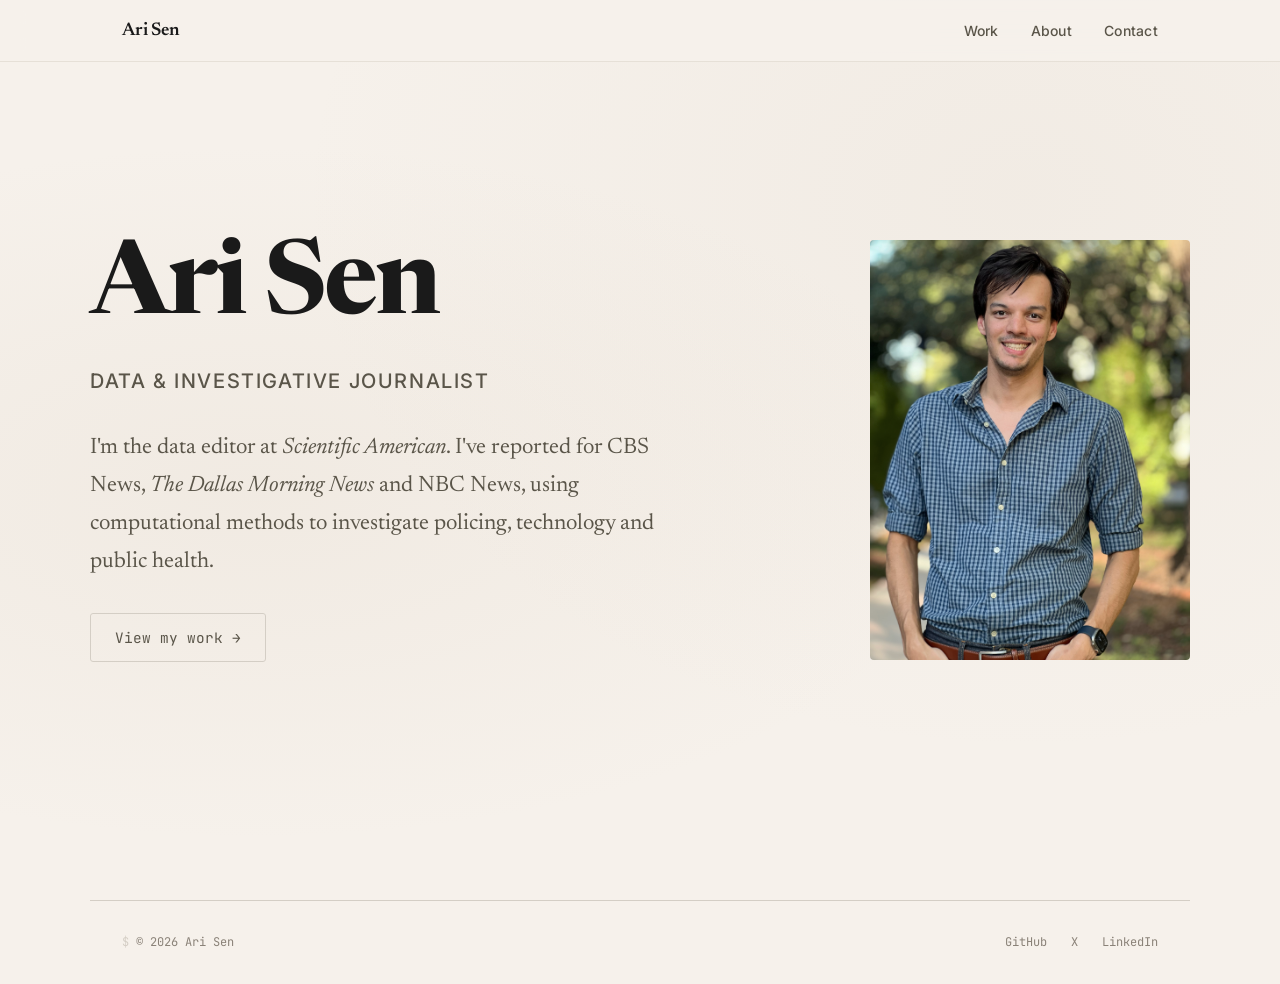
==== index.html @ 408a69d8 "Initial commit: personal portfolio website" ====
<!DOCTYPE html>
<html lang="en">
<head>
    <meta charset="UTF-8">
    <meta name="viewport" content="width=device-width, initial-scale=1.0">
    <title>Ari Sen — Data &amp; Investigative Journalist</title>
    <meta name="description" content="Ari Sen is a data editor at Scientific American and an award-winning investigative journalist. Previously at CBS News, The Dallas Morning News and NBC News.">
    <link rel="preconnect" href="https://fonts.googleapis.com">
    <link rel="preconnect" href="https://fonts.gstatic.com" crossorigin>
    <link href="https://fonts.googleapis.com/css2?family=Newsreader:ital,opsz,wght@0,6..72,400;0,6..72,500;0,6..72,600;0,6..72,700;1,6..72,400;1,6..72,500&family=Inter:wght@400;500;600&family=JetBrains+Mono:wght@400;500&display=swap" rel="stylesheet">
    <link rel="stylesheet" href="styles.css">
</head>
<body>
    <nav class="nav">
        <div class="nav-inner">
            <a href="index.html" class="nav-name">
                <span class="nav-name-full">Ari Sen</span>
                <span class="nav-name-compact">~/ari-sen<span class="cursor">_</span></span>
            </a>
            <div class="nav-links">
                <a href="work.html">Work</a>
                <a href="about.html">About</a>
                <a href="contact.html">Contact</a>
            </div>
            <button class="nav-toggle" aria-label="Toggle menu">
                <span></span>
                <span></span>
            </button>
        </div>
    </nav>

    <main>
        <section class="hero">
            <div class="hero-inner">
                <div class="hero-text">
                    <h1 class="hero-title">
                        <span class="hero-line">Ari Sen</span>
                    </h1>
                    <p class="hero-subtitle">Data &amp; Investigative Journalist</p>
                    <p class="hero-description">I'm the data editor at <em>Scientific American</em>. I've reported for CBS News, <em>The Dallas Morning News</em> and NBC News, using computational methods to investigate policing, technology and public health.</p>
                    <a href="work.html" class="hero-cta">View my work &rarr;</a>
                </div>
                <div class="hero-photo">
                    <img src="images/ari-portrait.jpg" alt="Ari Sen" loading="eager">
                </div>
            </div>
        </section>
    </main>

    <footer class="footer">
        <div class="footer-inner">
            <p>&copy; 2026 Ari Sen</p>
            <div class="footer-links">
                <a href="https://github.com/as9934" target="_blank" rel="noopener">GitHub</a>
                <a href="https://x.com/ArijitDSen" target="_blank" rel="noopener">X</a>
                <a href="https://www.linkedin.com/in/arijit-sen-517922134/" target="_blank" rel="noopener">LinkedIn</a>
            </div>
        </div>
    </footer>

    <script src="script.js"></script>
</body>
</html>
---- styles.css ----
/* ============================================
   Base & Variables
   ============================================ */

:root {
    --color-bg: #f6f1eb;
    --color-bg-warm: #efe8df;
    --color-text: #1a1a1a;
    --color-text-secondary: #5a5549;
    --color-text-tertiary: #8a8278;
    --color-accent: #2b2b2b;
    --color-border: #d4cec5;
    --color-border-light: #e6e0d7;
    --color-link: #1a1a1a;
    --color-link-hover: #5a5549;

    --font-serif: 'Newsreader', Georgia, 'Times New Roman', serif;
    --font-sans: 'Inter', -apple-system, BlinkMacSystemFont, 'Segoe UI', sans-serif;
    --font-mono: 'JetBrains Mono', 'Fira Code', 'Courier New', monospace;

    --space-xs: 0.5rem;
    --space-sm: 1rem;
    --space-md: 2rem;
    --space-lg: 4rem;
    --space-xl: 6rem;
    --space-2xl: 10rem;

    --max-width: 1100px;
}

/* ============================================
   Reset & Base
   ============================================ */

*, *::before, *::after {
    margin: 0;
    padding: 0;
    box-sizing: border-box;
}

html {
    scroll-behavior: smooth;
    -webkit-font-smoothing: antialiased;
    -moz-osx-font-smoothing: grayscale;
}

body {
    font-family: var(--font-sans);
    font-size: 16px;
    line-height: 1.6;
    color: var(--color-text);
    background-color: var(--color-bg);
    background-image:
        radial-gradient(ellipse at 20% 50%, rgba(210, 195, 175, 0.15) 0%, transparent 50%),
        radial-gradient(ellipse at 80% 20%, rgba(200, 185, 165, 0.1) 0%, transparent 50%);
}

a {
    color: var(--color-link);
    text-decoration: none;
    transition: color 0.2s ease;
}

a:hover {
    color: var(--color-link-hover);
}

ul {
    list-style: none;
}

em {
    font-style: italic;
}

img {
    max-width: 100%;
    height: auto;
    display: block;
}

/* ============================================
   Navigation
   ============================================ */

.nav {
    position: fixed;
    top: 0;
    left: 0;
    right: 0;
    z-index: 100;
    background: rgba(246, 241, 235, 0.85);
    backdrop-filter: blur(12px);
    -webkit-backdrop-filter: blur(12px);
    border-bottom: 1px solid var(--color-border-light);
}

.nav-inner {
    max-width: var(--max-width);
    margin: 0 auto;
    padding: 1rem 2rem;
    display: flex;
    justify-content: space-between;
    align-items: center;
    transition: padding 0.3s ease;
}

.nav-name {
    position: relative;
    display: inline-flex;
    align-items: center;
}

.nav-name-full {
    font-family: var(--font-serif);
    font-size: 1.15rem;
    font-weight: 600;
    letter-spacing: -0.01em;
    transition: opacity 0.4s ease, transform 0.4s ease;
}

.nav-name-compact {
    position: absolute;
    left: 0;
    font-family: var(--font-mono);
    font-size: 0.85rem;
    font-weight: 500;
    white-space: nowrap;
    opacity: 0;
    transform: translateY(4px);
    transition: opacity 0.4s ease, transform 0.4s ease;
}

.nav-links {
    display: flex;
    gap: 2rem;
}

.nav-links a {
    font-size: 0.875rem;
    font-weight: 500;
    color: var(--color-text-secondary);
    letter-spacing: 0.02em;
    position: relative;
}

.nav-links a::after {
    content: '';
    position: absolute;
    bottom: -2px;
    left: 0;
    width: 0;
    height: 1px;
    background: var(--color-text);
    transition: width 0.3s ease;
}

.nav-links a:hover {
    color: var(--color-text);
}

.nav-links a:hover::after {
    width: 100%;
}

.nav-links a.active {
    color: var(--color-text);
}

.nav-links a.active::after {
    width: 100%;
}

.nav-toggle {
    display: none;
    background: none;
    border: none;
    cursor: pointer;
    padding: 0.5rem;
    flex-direction: column;
    gap: 5px;
}

.nav-toggle span {
    display: block;
    width: 20px;
    height: 1.5px;
    background: var(--color-text);
    transition: transform 0.3s ease, opacity 0.3s ease;
}

.nav-scrolled .nav-inner {
    padding-top: 0.6rem;
    padding-bottom: 0.6rem;
}

.nav-scrolled .nav-name-full {
    opacity: 0;
    transform: translateY(-4px);
}

.nav-scrolled .nav-name-compact {
    opacity: 1;
    transform: translateY(0);
}

/* ============================================
   Hero (Home page)
   ============================================ */

.hero {
    min-height: 100vh;
    display: flex;
    align-items: center;
    padding: 0 2rem;
}

.hero-inner {
    max-width: var(--max-width);
    margin: 0 auto;
    width: 100%;
    display: grid;
    grid-template-columns: 1fr 320px;
    gap: var(--space-lg);
    align-items: center;
}

.hero-title {
    font-family: var(--font-serif);
    font-size: clamp(3.5rem, 8vw, 7rem);
    font-weight: 700;
    line-height: 1;
    letter-spacing: -0.03em;
    margin-bottom: 1.5rem;
}

.hero-line {
    display: block;
    opacity: 0;
    transform: translateY(30px);
    animation: fadeUp 0.8s ease forwards;
}

.hero-subtitle {
    font-family: var(--font-sans);
    font-size: clamp(1rem, 2vw, 1.25rem);
    font-weight: 500;
    color: var(--color-text-secondary);
    letter-spacing: 0.08em;
    text-transform: uppercase;
    margin-bottom: 2rem;
    opacity: 0;
    transform: translateY(20px);
    animation: fadeUp 0.8s ease 0.2s forwards;
}

.hero-description {
    font-family: var(--font-serif);
    font-size: clamp(1.15rem, 2vw, 1.4rem);
    line-height: 1.7;
    max-width: 600px;
    color: var(--color-text-secondary);
    opacity: 0;
    transform: translateY(20px);
    animation: fadeUp 0.8s ease 0.4s forwards;
}

.hero-photo {
    opacity: 0;
    transform: translateY(20px);
    animation: fadeUp 0.8s ease 0.3s forwards;
}

.hero-photo img {
    width: 100%;
    height: 420px;
    object-fit: cover;
    object-position: center top;
    border-radius: 4px;
    filter: grayscale(10%);
}

.cursor {
    animation: blink 1s step-end infinite;
}

@keyframes blink {
    0%, 100% { opacity: 1; }
    50% { opacity: 0; }
}

.hero-cta {
    display: inline-block;
    font-family: var(--font-mono);
    font-size: 0.9rem;
    color: var(--color-text-secondary);
    padding: 0.75rem 1.5rem;
    border: 1px solid var(--color-border);
    border-radius: 3px;
    margin-top: 2rem;
    transition: all 0.3s ease;
    opacity: 0;
    transform: translateY(20px);
    animation: fadeUp 0.8s ease 0.6s forwards;
}

.hero-cta:hover {
    color: var(--color-text);
    border-color: var(--color-text);
    background: rgba(255, 255, 255, 0.3);
}

/* ============================================
   Page Header (inner pages)
   ============================================ */

.page-header {
    max-width: var(--max-width);
    margin: 0 auto;
    padding: calc(var(--space-xl) + 60px) 2rem var(--space-lg);
}

.page-title {
    font-family: var(--font-serif);
    font-size: clamp(2.5rem, 6vw, 4.5rem);
    font-weight: 700;
    letter-spacing: -0.03em;
    line-height: 1.1;
    opacity: 0;
    transform: translateY(30px);
    animation: fadeUp 0.8s ease forwards;
}

.page-intro {
    font-family: var(--font-serif);
    font-size: 1.2rem;
    line-height: 1.7;
    color: var(--color-text-secondary);
    max-width: 600px;
    margin-top: 1.5rem;
    opacity: 0;
    transform: translateY(20px);
    animation: fadeUp 0.8s ease 0.2s forwards;
}

/* ============================================
   Sections
   ============================================ */

.section {
    max-width: var(--max-width);
    margin: 0 auto;
    padding: var(--space-xl) 2rem;
}

.section-title {
    font-family: var(--font-serif);
    font-size: clamp(2rem, 4vw, 3rem);
    font-weight: 600;
    letter-spacing: -0.02em;
    margin-bottom: var(--space-lg);
    padding-bottom: 1rem;
    border-bottom: 1px solid var(--color-border);
}

/* ============================================
   Featured Cards
   ============================================ */

.featured-grid {
    display: grid;
    grid-template-columns: repeat(2, 1fr);
    gap: 2rem;
}

.featured-card {
    display: block;
    border-radius: 4px;
    overflow: hidden;
    background: rgba(255, 255, 255, 0.4);
    border: 1px solid var(--color-border-light);
    transition: transform 0.3s ease, box-shadow 0.3s ease;
}

.featured-card:hover {
    transform: translateY(-4px);
    box-shadow: 0 12px 40px rgba(0, 0, 0, 0.08);
    color: var(--color-text);
}

.featured-image {
    aspect-ratio: 16 / 10;
    overflow: hidden;
}

.featured-image img {
    width: 100%;
    height: 100%;
    object-fit: cover;
    transition: transform 0.4s ease;
}

.featured-card:hover .featured-image img {
    transform: scale(1.03);
}

.featured-info {
    padding: 1.5rem;
}

.featured-pub {
    font-family: var(--font-mono);
    font-size: 0.7rem;
    font-weight: 500;
    text-transform: uppercase;
    letter-spacing: 0.1em;
    color: var(--color-text-tertiary);
}

.featured-title {
    font-family: var(--font-serif);
    font-size: 1.35rem;
    font-weight: 600;
    line-height: 1.3;
    margin-top: 0.5rem;
    letter-spacing: -0.01em;
}

.featured-desc {
    font-family: var(--font-serif);
    font-size: 0.95rem;
    line-height: 1.5;
    color: var(--color-text-secondary);
    margin-top: 0.5rem;
}

.featured-card-text {
    border-left: 3px solid var(--color-text);
}

.featured-card-text .featured-info {
    padding: 2rem 1.5rem;
    display: flex;
    flex-direction: column;
    justify-content: center;
    min-height: 200px;
}

.featured-cta {
    margin-top: var(--space-lg);
    text-align: center;
}

.cta-link {
    font-family: var(--font-serif);
    font-size: 1.2rem;
    color: var(--color-text);
    padding-bottom: 0.25rem;
    border-bottom: 1px solid var(--color-border);
    transition: border-color 0.3s ease;
}

.cta-link:hover {
    border-color: var(--color-text);
    color: var(--color-text);
}

/* ============================================
   Work Section
   ============================================ */

.publication-group {
    margin-bottom: var(--space-lg);
}

.publication-name {
    font-family: var(--font-mono);
    font-size: 0.75rem;
    font-weight: 500;
    text-transform: uppercase;
    letter-spacing: 0.12em;
    color: var(--color-text-tertiary);
    margin-bottom: 1rem;
}

.story-list {
    display: flex;
    flex-direction: column;
}

.story {
    display: grid;
    grid-template-columns: 60px 1fr 30px;
    align-items: baseline;
    padding: 1rem 0;
    border-bottom: 1px solid var(--color-border-light);
    transition: all 0.25s ease;
    gap: 1.5rem;
}

.story:hover {
    padding-left: 1rem;
    background: rgba(0, 0, 0, 0.015);
}

.story-year {
    font-family: var(--font-mono);
    font-size: 0.75rem;
    color: var(--color-text-tertiary);
    font-variant-numeric: tabular-nums;
}

.story-title {
    font-family: var(--font-serif);
    font-size: 1.1rem;
    line-height: 1.4;
    font-weight: 400;
}

.story-arrow {
    font-size: 1rem;
    color: var(--color-text-tertiary);
    transition: transform 0.25s ease, color 0.25s ease;
    justify-self: end;
}

.story:hover .story-arrow {
    transform: translateX(4px);
    color: var(--color-text);
}

/* Featured stories with thumbnails on work page */
.story-featured {
    grid-template-columns: 180px 1fr 30px;
    align-items: center;
    padding: 1.25rem 0;
}

.story-thumb {
    border-radius: 3px;
    overflow: hidden;
    aspect-ratio: 16 / 10;
}

.story-thumb img {
    width: 100%;
    height: 100%;
    object-fit: cover;
    transition: transform 0.3s ease;
}

.story-featured:hover .story-thumb img {
    transform: scale(1.05);
}

.story-content {
    display: flex;
    flex-direction: column;
    gap: 0.25rem;
}

.work-note {
    margin-top: var(--space-md);
    font-size: 0.9rem;
    color: var(--color-text-tertiary);
}

.work-note a {
    color: var(--color-text-secondary);
    text-decoration: underline;
    text-underline-offset: 3px;
    text-decoration-color: var(--color-border);
}

.work-note a:hover {
    text-decoration-color: var(--color-text);
}

/* ============================================
   About Section
   ============================================ */

.about-hero {
    display: grid;
    grid-template-columns: 300px 1fr;
    gap: var(--space-lg);
    align-items: start;
}

.about-photo {
    position: sticky;
    top: calc(60px + 2rem);
}

.about-photo img {
    width: 100%;
    border-radius: 4px;
    filter: grayscale(10%);
}

.about-text p {
    font-family: var(--font-serif);
    font-size: 1.1rem;
    line-height: 1.8;
    color: var(--color-text-secondary);
    margin-bottom: 1.25rem;
}

.about-text p:last-child {
    margin-bottom: 0;
}

/* ============================================
   Timeline (Experience & Education)
   ============================================ */

.timeline {
    display: flex;
    flex-direction: column;
}

.timeline-item {
    display: grid;
    grid-template-columns: 200px 1fr;
    gap: 2rem;
    padding: 1.5rem 0;
    border-bottom: 1px solid var(--color-border-light);
}

.timeline-period {
    font-family: var(--font-mono);
    font-size: 0.75rem;
    color: var(--color-text-tertiary);
    padding-top: 0.2rem;
}

.timeline-content h3 {
    font-family: var(--font-serif);
    font-size: 1.2rem;
    font-weight: 500;
}

.timeline-role {
    font-family: var(--font-sans);
    font-size: 0.875rem;
    color: var(--color-text-secondary);
    margin-top: 0.25rem;
}

/* ============================================
   Awards Section
   ============================================ */

.awards-list {
    display: grid;
    grid-template-columns: repeat(2, 1fr);
    gap: 0;
}

.award {
    padding: 1.5rem 0;
    border-bottom: 1px solid var(--color-border-light);
    display: flex;
    flex-direction: column;
    gap: 0.25rem;
}

.award:nth-child(odd) {
    padding-right: 2rem;
    border-right: 1px solid var(--color-border-light);
}

.award:nth-child(even) {
    padding-left: 2rem;
}

.award-name {
    font-family: var(--font-serif);
    font-size: 1.1rem;
    font-weight: 500;
}

.award-detail {
    font-size: 0.85rem;
    color: var(--color-text-tertiary);
}

/* ============================================
   Contact Page
   ============================================ */

.contact-page {
    min-height: calc(100vh - 80px);
    display: flex;
    align-items: center;
    padding: 0 2rem;
}

.contact-page-inner {
    max-width: var(--max-width);
    margin: 0 auto;
    width: 100%;
    padding: var(--space-xl) 0;
}

.contact-heading {
    font-family: var(--font-serif);
    font-size: clamp(2.5rem, 6vw, 4.5rem);
    font-weight: 700;
    letter-spacing: -0.03em;
    margin-bottom: 1.5rem;
    opacity: 0;
    transform: translateY(30px);
    animation: fadeUp 0.8s ease forwards;
}

.contact-intro {
    font-family: var(--font-serif);
    font-size: 1.2rem;
    line-height: 1.7;
    color: var(--color-text-secondary);
    max-width: 500px;
    margin-bottom: var(--space-lg);
    opacity: 0;
    transform: translateY(20px);
    animation: fadeUp 0.8s ease 0.2s forwards;
}

.contact-grid {
    display: grid;
    grid-template-columns: repeat(3, 1fr);
    gap: 1.5rem;
    opacity: 0;
    transform: translateY(20px);
    animation: fadeUp 0.8s ease 0.4s forwards;
}

.contact-card {
    display: flex;
    flex-direction: column;
    gap: 0.5rem;
    padding: 2rem;
    background: rgba(255, 255, 255, 0.4);
    border: 1px solid var(--color-border-light);
    border-radius: 4px;
    transition: transform 0.3s ease, box-shadow 0.3s ease, background 0.3s ease;
}

.contact-card:hover {
    transform: translateY(-3px);
    box-shadow: 0 8px 30px rgba(0, 0, 0, 0.06);
    background: rgba(255, 255, 255, 0.6);
    color: var(--color-text);
}

.contact-label {
    font-family: var(--font-sans);
    font-size: 0.75rem;
    font-weight: 600;
    text-transform: uppercase;
    letter-spacing: 0.1em;
    color: var(--color-text-tertiary);
}

.contact-handle {
    font-family: var(--font-serif);
    font-size: 1.2rem;
    font-weight: 500;
}

/* ============================================
   Footer
   ============================================ */

.footer {
    max-width: var(--max-width);
    margin: 0 auto;
    padding: 2rem;
    border-top: 1px solid var(--color-border);
}

.footer-inner {
    display: flex;
    justify-content: space-between;
    align-items: center;
}

.footer p {
    font-family: var(--font-mono);
    font-size: 0.75rem;
    color: var(--color-text-tertiary);
}

.footer p::before {
    content: '$ ';
    color: var(--color-border);
}

.footer-links {
    display: flex;
    gap: 1.5rem;
}

.footer-links a {
    font-family: var(--font-mono);
    font-size: 0.75rem;
    color: var(--color-text-tertiary);
}

.footer-links a:hover {
    color: var(--color-text);
}

/* ============================================
   Animations
   ============================================ */

@keyframes fadeUp {
    to {
        opacity: 1;
        transform: translateY(0);
    }
}

.fade-in {
    opacity: 0;
    transform: translateY(20px);
    transition: opacity 0.6s ease, transform 0.6s ease;
}

.fade-in.visible {
    opacity: 1;
    transform: translateY(0);
}

/* ============================================
   Responsive
   ============================================ */

@media (max-width: 768px) {
    .nav-links {
        display: none;
        position: absolute;
        top: 100%;
        left: 0;
        right: 0;
        background: rgba(246, 241, 235, 0.98);
        backdrop-filter: blur(12px);
        flex-direction: column;
        padding: 1.5rem 2rem;
        gap: 1.25rem;
        border-bottom: 1px solid var(--color-border-light);
    }

    .nav-links.open {
        display: flex;
    }

    .nav-toggle {
        display: flex;
    }

    .nav-toggle.open span:first-child {
        transform: rotate(45deg) translate(2px, 2px);
    }

    .nav-toggle.open span:last-child {
        transform: rotate(-45deg) translate(2px, -2px);
    }

    .hero-inner {
        grid-template-columns: 1fr;
        text-align: left;
    }

    .hero-photo {
        order: -1;
        max-width: 250px;
    }

    .hero-photo img {
        height: 300px;
    }

    .hero-title {
        font-size: clamp(2.5rem, 12vw, 4.5rem);
    }

    .featured-grid {
        grid-template-columns: 1fr;
    }

    .story {
        grid-template-columns: 50px 1fr 24px;
        gap: 1rem;
    }

    .story-featured {
        grid-template-columns: 1fr;
        gap: 0.75rem;
    }

    .story-thumb {
        max-width: 100%;
    }

    .awards-list {
        grid-template-columns: 1fr;
    }

    .award:nth-child(odd) {
        padding-right: 0;
        border-right: none;
    }

    .award:nth-child(even) {
        padding-left: 0;
    }

    .about-hero {
        grid-template-columns: 1fr;
        gap: var(--space-md);
    }

    .about-photo {
        position: static;
        max-width: 250px;
    }

    .timeline-item {
        grid-template-columns: 1fr;
        gap: 0.5rem;
    }

    .contact-grid {
        grid-template-columns: 1fr;
    }

    .section {
        padding: var(--space-lg) 1.5rem;
    }

    .page-header {
        padding-left: 1.5rem;
        padding-right: 1.5rem;
    }

    .nav-inner {
        padding: 1rem 1.5rem;
    }

    .hero {
        padding: 0 1.5rem;
    }

    .footer {
        padding: 2rem 1.5rem;
    }

    .footer-inner {
        flex-direction: column;
        gap: 1rem;
        align-items: flex-start;
    }
}

@media (max-width: 480px) {
    .hero-title {
        font-size: 2.5rem;
    }

    .section-title {
        font-size: 1.75rem;
    }

    .story-title {
        font-size: 1rem;
    }

    .contact-card {
        padding: 1.5rem;
    }
}
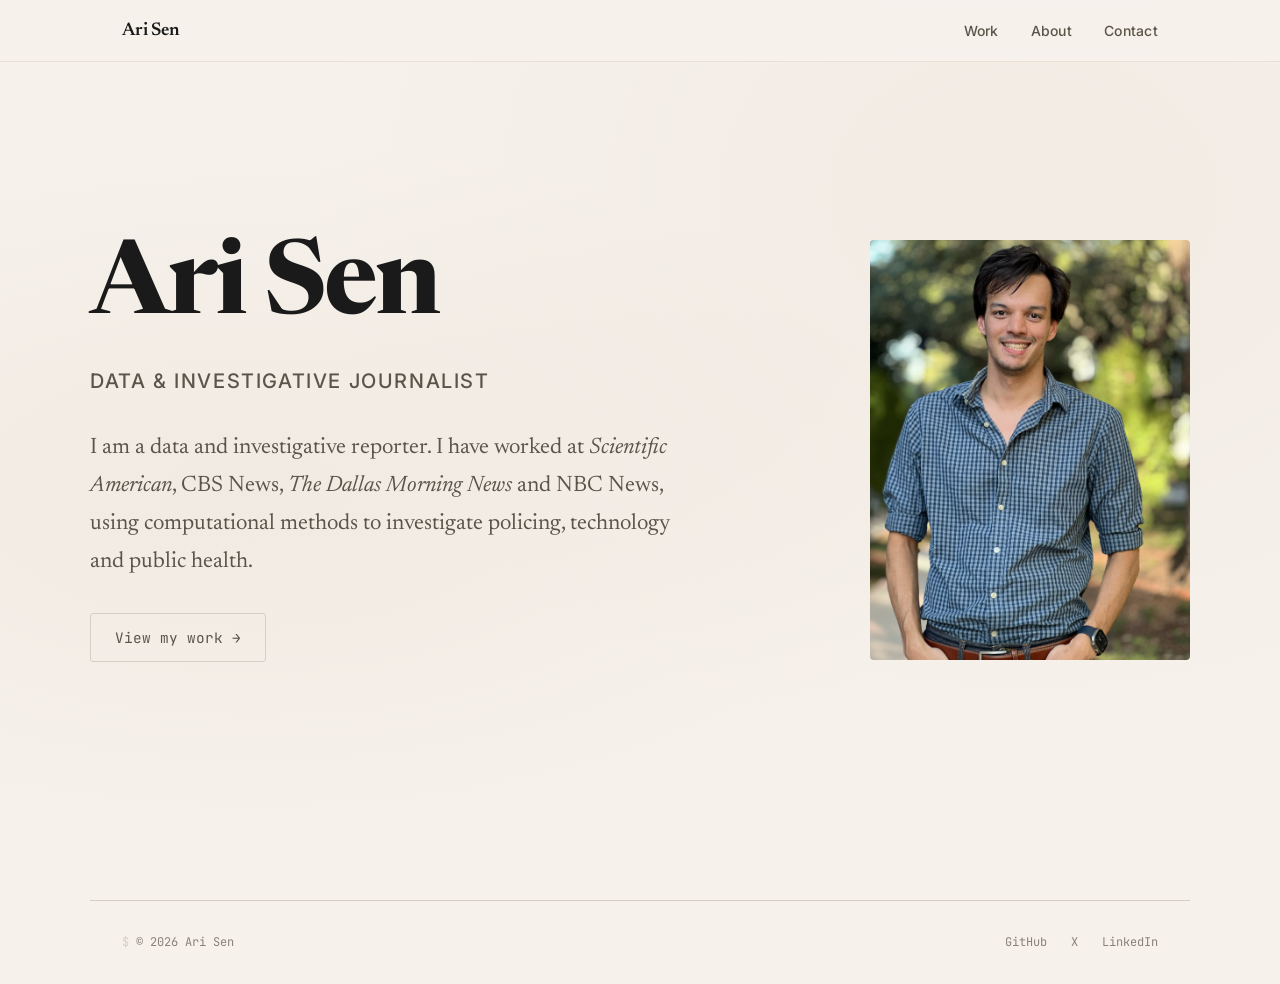
==== commit 9b6c7edd: "Update bio copy to reflect role change Co-Authored-By: Claude Opus 5.5 <noreply@anthropic.com>" ====
--- a/index.html
+++ b/index.html
@@ -4,7 +4,7 @@
     <meta charset="UTF-8">
     <meta name="viewport" content="width=device-width, initial-scale=1.0">
     <title>Ari Sen — Data &amp; Investigative Journalist</title>
-    <meta name="description" content="Ari Sen is a data editor at Scientific American and an award-winning investigative journalist. Previously at CBS News, The Dallas Morning News and NBC News.">
+    <meta name="description" content="Ari Sen is an award-winning data and investigative journalist who has reported for Scientific American, CBS News, The Dallas Morning News and NBC News.">
     <link rel="preconnect" href="https://fonts.googleapis.com">
     <link rel="preconnect" href="https://fonts.gstatic.com" crossorigin>
     <link href="https://fonts.googleapis.com/css2?family=Newsreader:ital,opsz,wght@0,6..72,400;0,6..72,500;0,6..72,600;0,6..72,700;1,6..72,400;1,6..72,500&family=Inter:wght@400;500;600&family=JetBrains+Mono:wght@400;500&display=swap" rel="stylesheet">
@@ -37,7 +37,7 @@
                         <span class="hero-line">Ari Sen</span>
                     </h1>
                     <p class="hero-subtitle">Data &amp; Investigative Journalist</p>
-                    <p class="hero-description">I'm the data editor at <em>Scientific American</em>. I've reported for CBS News, <em>The Dallas Morning News</em> and NBC News, using computational methods to investigate policing, technology and public health.</p>
+                    <p class="hero-description">I am a data and investigative reporter. I have worked at <em>Scientific American</em>, CBS News, <em>The Dallas Morning News</em> and NBC News, using computational methods to investigate policing, technology and public health.</p>
                     <a href="work.html" class="hero-cta">View my work &rarr;</a>
                 </div>
                 <div class="hero-photo">
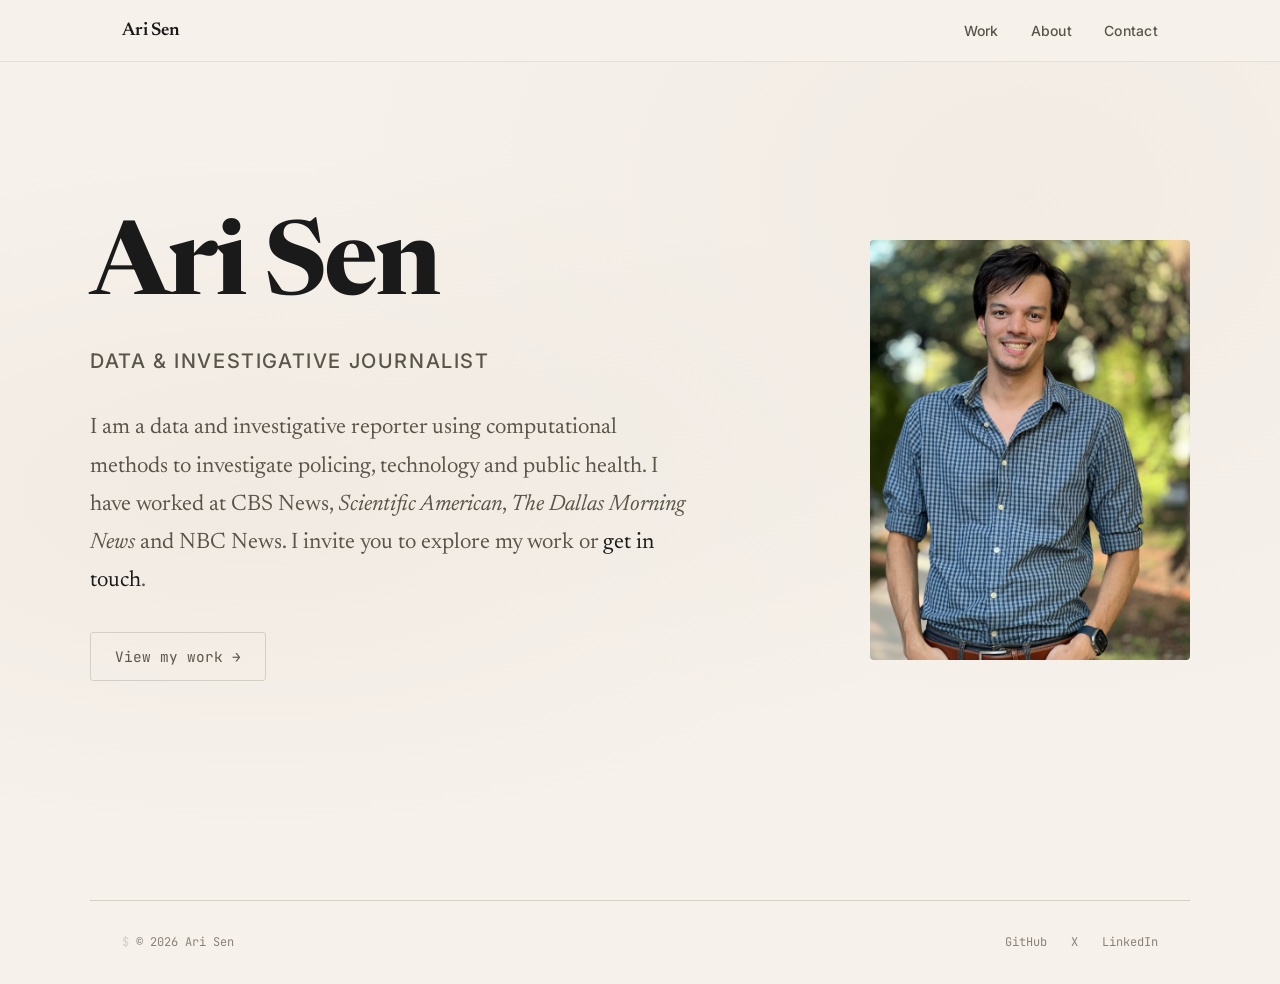
==== commit 2a58d1a6: "Revise homepage intro Co-Authored-By: Claude Opus 5.5 <noreply@anthropic.com>" ====
--- a/index.html
+++ b/index.html
@@ -37,7 +37,7 @@
                         <span class="hero-line">Ari Sen</span>
                     </h1>
                     <p class="hero-subtitle">Data &amp; Investigative Journalist</p>
-                    <p class="hero-description">I am a data and investigative reporter. I have worked at <em>Scientific American</em>, CBS News, <em>The Dallas Morning News</em> and NBC News, using computational methods to investigate policing, technology and public health.</p>
+                    <p class="hero-description">I am a data and investigative reporter using computational methods to investigate policing, technology and public health. I have worked at CBS News, <em>Scientific American</em>, <em>The Dallas Morning News</em> and NBC News. I invite you to explore my work or <a href="contact.html">get in touch</a>.</p>
                     <a href="work.html" class="hero-cta">View my work &rarr;</a>
                 </div>
                 <div class="hero-photo">
